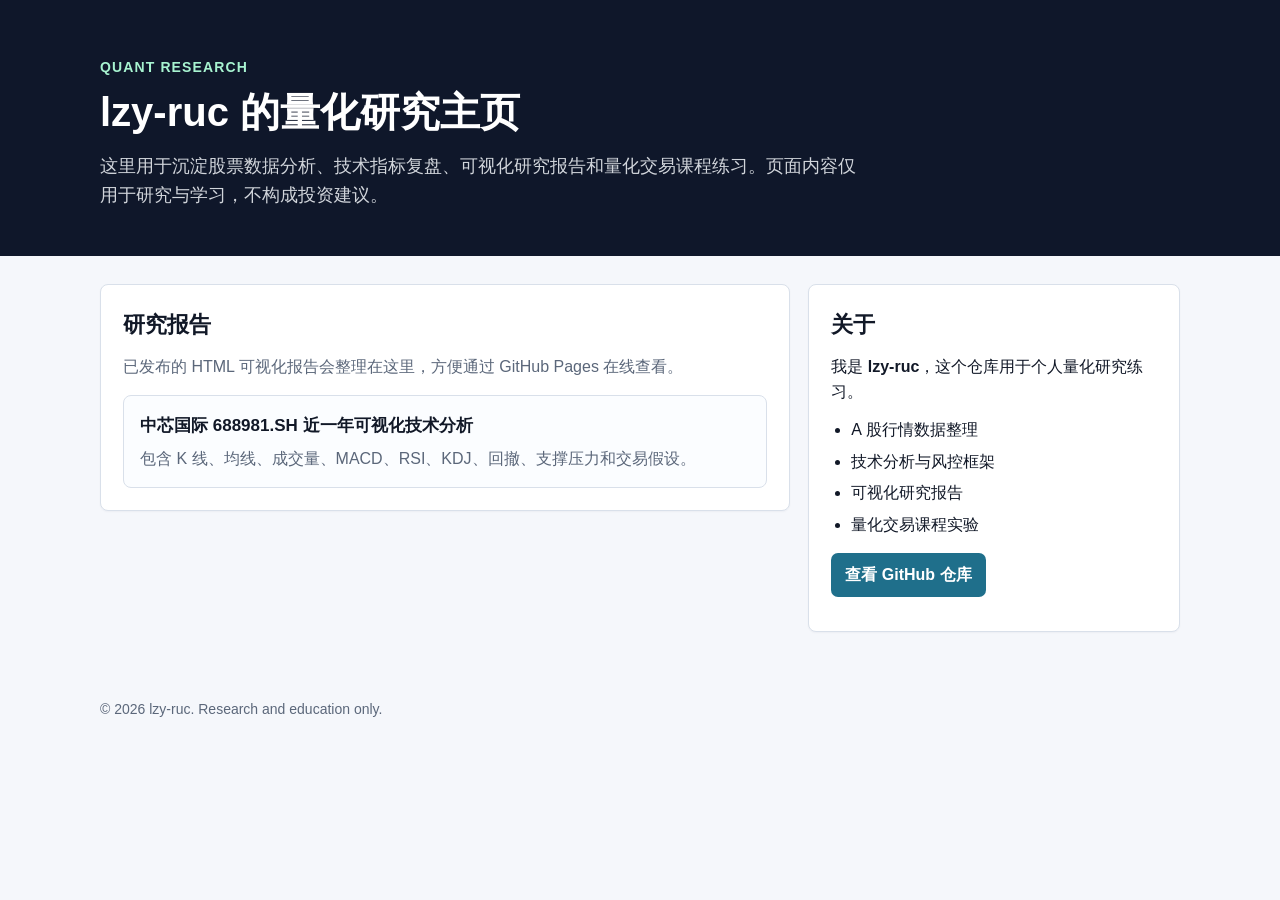
==== index.html @ cba0bacd "Add GitHub Pages homepage" ====
<!doctype html>
<html lang="zh-CN">
<head>
  <meta charset="utf-8">
  <meta name="viewport" content="width=device-width, initial-scale=1">
  <title>lzy-ruc Quant Research</title>
  <style>
    :root {
      --bg: #f5f7fb;
      --text: #111827;
      --muted: #5b677a;
      --panel: #ffffff;
      --line: #d9e0ea;
      --accent: #1f6f8b;
      --accent-dark: #155676;
    }
    * { box-sizing: border-box; }
    body {
      margin: 0;
      color: var(--text);
      background: var(--bg);
      font-family: -apple-system, BlinkMacSystemFont, "Segoe UI", "PingFang SC", "Microsoft YaHei", sans-serif;
      line-height: 1.6;
    }
    header {
      background: #0f172a;
      color: #fff;
      padding: 56px 24px 46px;
    }
    .wrap {
      width: min(1080px, calc(100% - 40px));
      margin: 0 auto;
    }
    .eyebrow {
      margin: 0 0 12px;
      color: #a7f3d0;
      font-size: 14px;
      font-weight: 700;
      letter-spacing: .08em;
      text-transform: uppercase;
    }
    h1 {
      margin: 0;
      font-size: 40px;
      line-height: 1.14;
      letter-spacing: 0;
    }
    .intro {
      margin: 16px 0 0;
      max-width: 760px;
      color: #d1d5db;
      font-size: 18px;
    }
    main { padding: 28px 0 44px; }
    .grid {
      display: grid;
      grid-template-columns: minmax(0, 1.3fr) minmax(280px, .7fr);
      gap: 18px;
      align-items: start;
    }
    section {
      background: var(--panel);
      border: 1px solid var(--line);
      border-radius: 8px;
      padding: 22px;
      box-shadow: 0 1px 2px rgba(15, 23, 42, .04);
    }
    h2 {
      margin: 0 0 12px;
      font-size: 22px;
      letter-spacing: 0;
    }
    p { margin: 0 0 12px; }
    .muted { color: var(--muted); }
    .report {
      display: block;
      margin-top: 16px;
      padding: 16px;
      border: 1px solid var(--line);
      border-radius: 8px;
      color: inherit;
      text-decoration: none;
      background: #fbfdff;
    }
    .report strong {
      display: block;
      margin-bottom: 6px;
      font-size: 17px;
    }
    .report span { color: var(--muted); }
    .report:hover {
      border-color: var(--accent);
      box-shadow: 0 8px 22px rgba(31, 111, 139, .12);
    }
    .button {
      display: inline-flex;
      align-items: center;
      justify-content: center;
      min-height: 42px;
      padding: 9px 14px;
      border-radius: 7px;
      background: var(--accent);
      color: #fff;
      text-decoration: none;
      font-weight: 700;
    }
    .button:hover { background: var(--accent-dark); }
    ul {
      margin: 10px 0 0;
      padding-left: 20px;
    }
    li { margin: 6px 0; }
    footer {
      padding: 22px 0 34px;
      color: var(--muted);
      font-size: 14px;
    }
    @media (max-width: 820px) {
      header { padding: 38px 0 32px; }
      .wrap { width: min(100% - 28px, 1080px); }
      h1 { font-size: 31px; }
      .intro { font-size: 16px; }
      .grid { grid-template-columns: 1fr; }
    }
  </style>
</head>
<body>
  <header>
    <div class="wrap">
      <p class="eyebrow">Quant Research</p>
      <h1>lzy-ruc 的量化研究主页</h1>
      <p class="intro">这里用于沉淀股票数据分析、技术指标复盘、可视化研究报告和量化交易课程练习。页面内容仅用于研究与学习，不构成投资建议。</p>
    </div>
  </header>

  <main class="wrap">
    <div class="grid">
      <section>
        <h2>研究报告</h2>
        <p class="muted">已发布的 HTML 可视化报告会整理在这里，方便通过 GitHub Pages 在线查看。</p>
        <a class="report" href="reports/smic/中芯国际_688981_SH_近一年可视化技术分析.html">
          <strong>中芯国际 688981.SH 近一年可视化技术分析</strong>
          <span>包含 K 线、均线、成交量、MACD、RSI、KDJ、回撤、支撑压力和交易假设。</span>
        </a>
      </section>

      <section>
        <h2>关于</h2>
        <p>我是 <strong>lzy-ruc</strong>，这个仓库用于个人量化研究练习。</p>
        <ul>
          <li>A 股行情数据整理</li>
          <li>技术分析与风控框架</li>
          <li>可视化研究报告</li>
          <li>量化交易课程实验</li>
        </ul>
        <p style="margin-top: 16px;">
          <a class="button" href="https://github.com/lzy-ruc/quant-research">查看 GitHub 仓库</a>
        </p>
      </section>
    </div>
  </main>

  <footer class="wrap">
    <span>© 2026 lzy-ruc. Research and education only.</span>
  </footer>
</body>
</html>
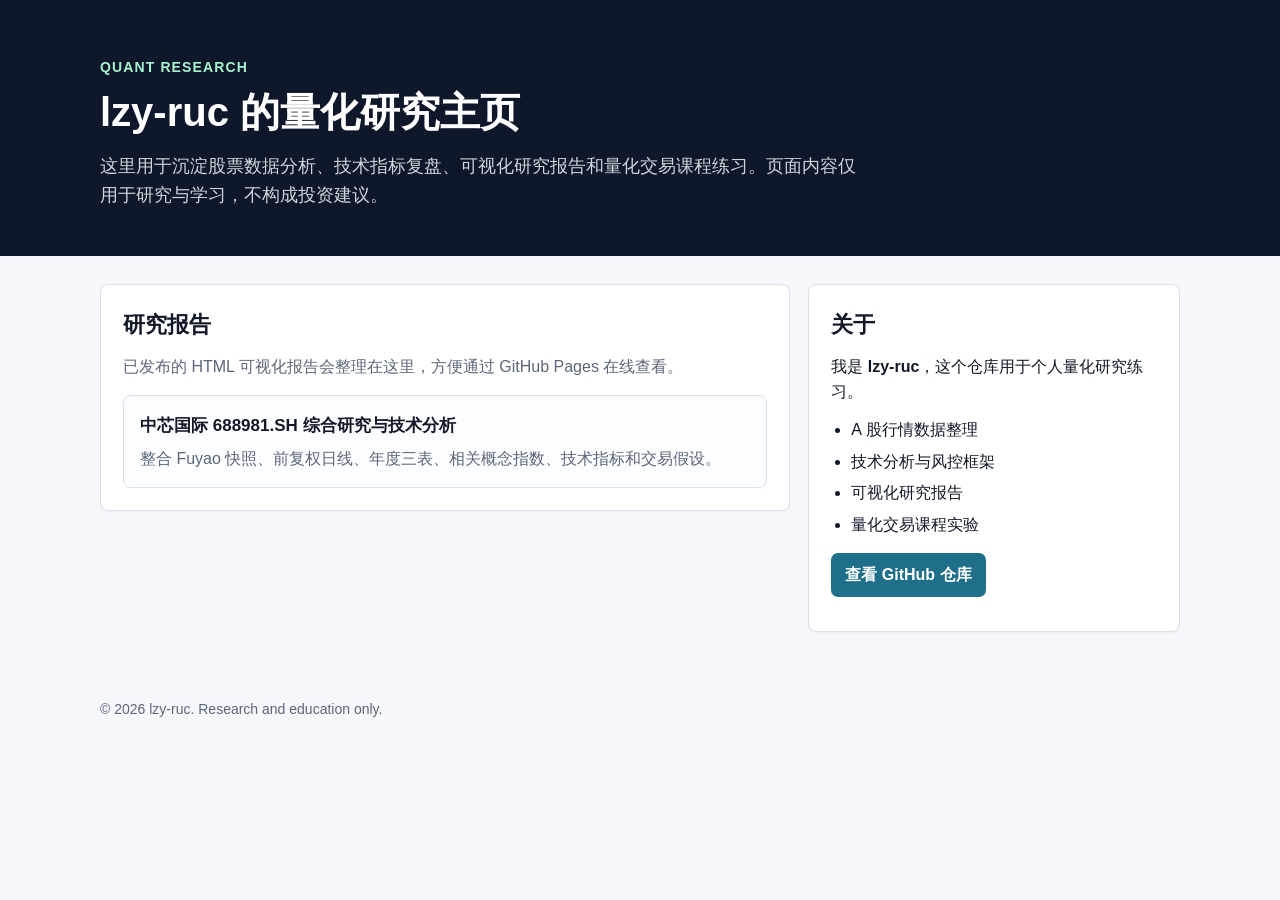
==== commit 786f52a8: "Update SMIC research report" ====
--- a/index.html
+++ b/index.html
@@ -139,8 +139,8 @@
         <h2>研究报告</h2>
         <p class="muted">已发布的 HTML 可视化报告会整理在这里，方便通过 GitHub Pages 在线查看。</p>
         <a class="report" href="reports/smic/中芯国际_688981_SH_近一年可视化技术分析.html">
-          <strong>中芯国际 688981.SH 近一年可视化技术分析</strong>
-          <span>包含 K 线、均线、成交量、MACD、RSI、KDJ、回撤、支撑压力和交易假设。</span>
+          <strong>中芯国际 688981.SH 综合研究与技术分析</strong>
+          <span>整合 Fuyao 快照、前复权日线、年度三表、相关概念指数、技术指标和交易假设。</span>
         </a>
       </section>
 
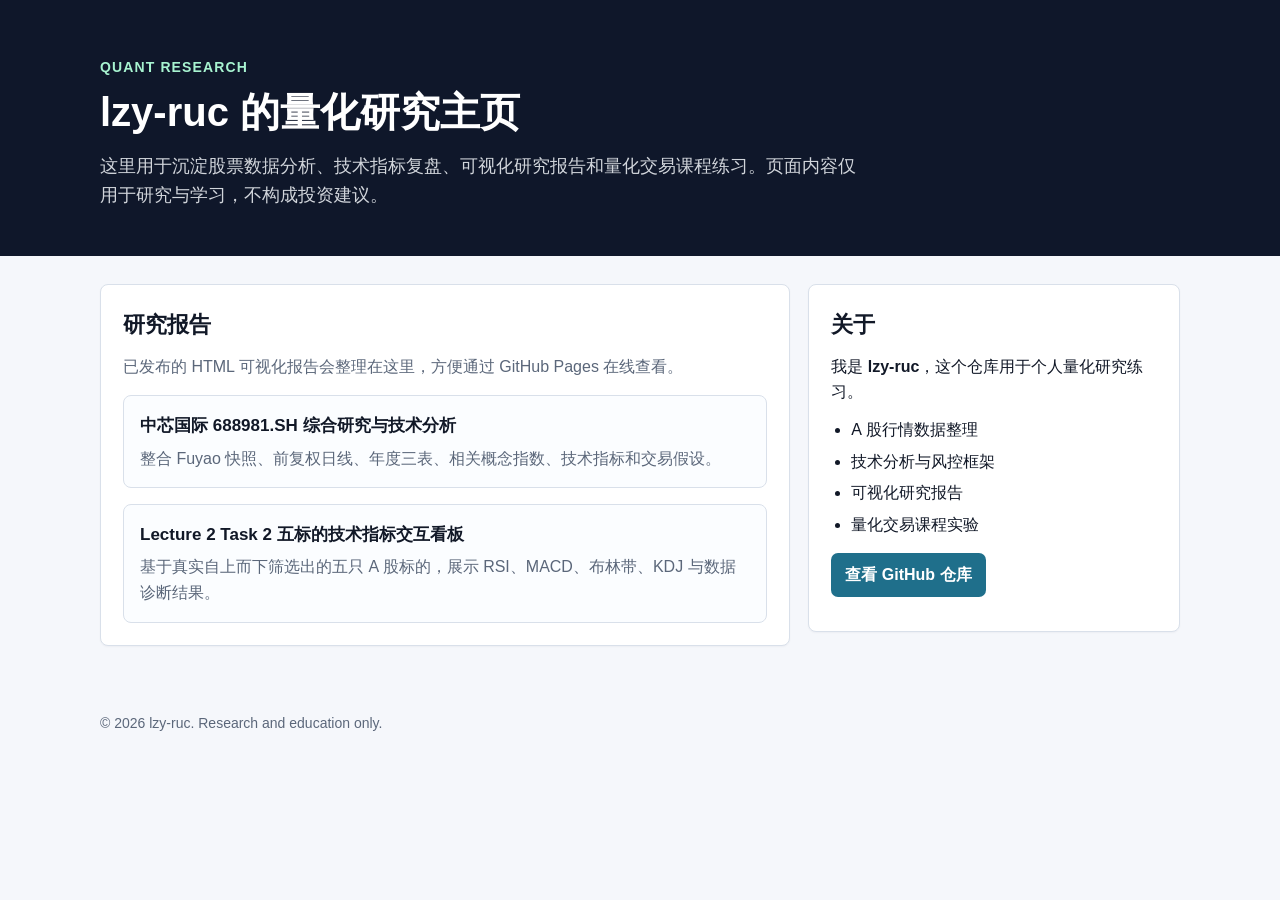
==== commit 731eef72: "Add Lecture 2 Task 2 indicator dashboard" ====
--- a/index.html
+++ b/index.html
@@ -142,6 +142,10 @@
           <strong>中芯国际 688981.SH 综合研究与技术分析</strong>
           <span>整合 Fuyao 快照、前复权日线、年度三表、相关概念指数、技术指标和交易假设。</span>
         </a>
+        <a class="report" href="courses/lecture-2/task-2/indicator_dashboard.html">
+          <strong>Lecture 2 Task 2 五标的技术指标交互看板</strong>
+          <span>基于真实自上而下筛选出的五只 A 股标的，展示 RSI、MACD、布林带、KDJ 与数据诊断结果。</span>
+        </a>
       </section>
 
       <section>
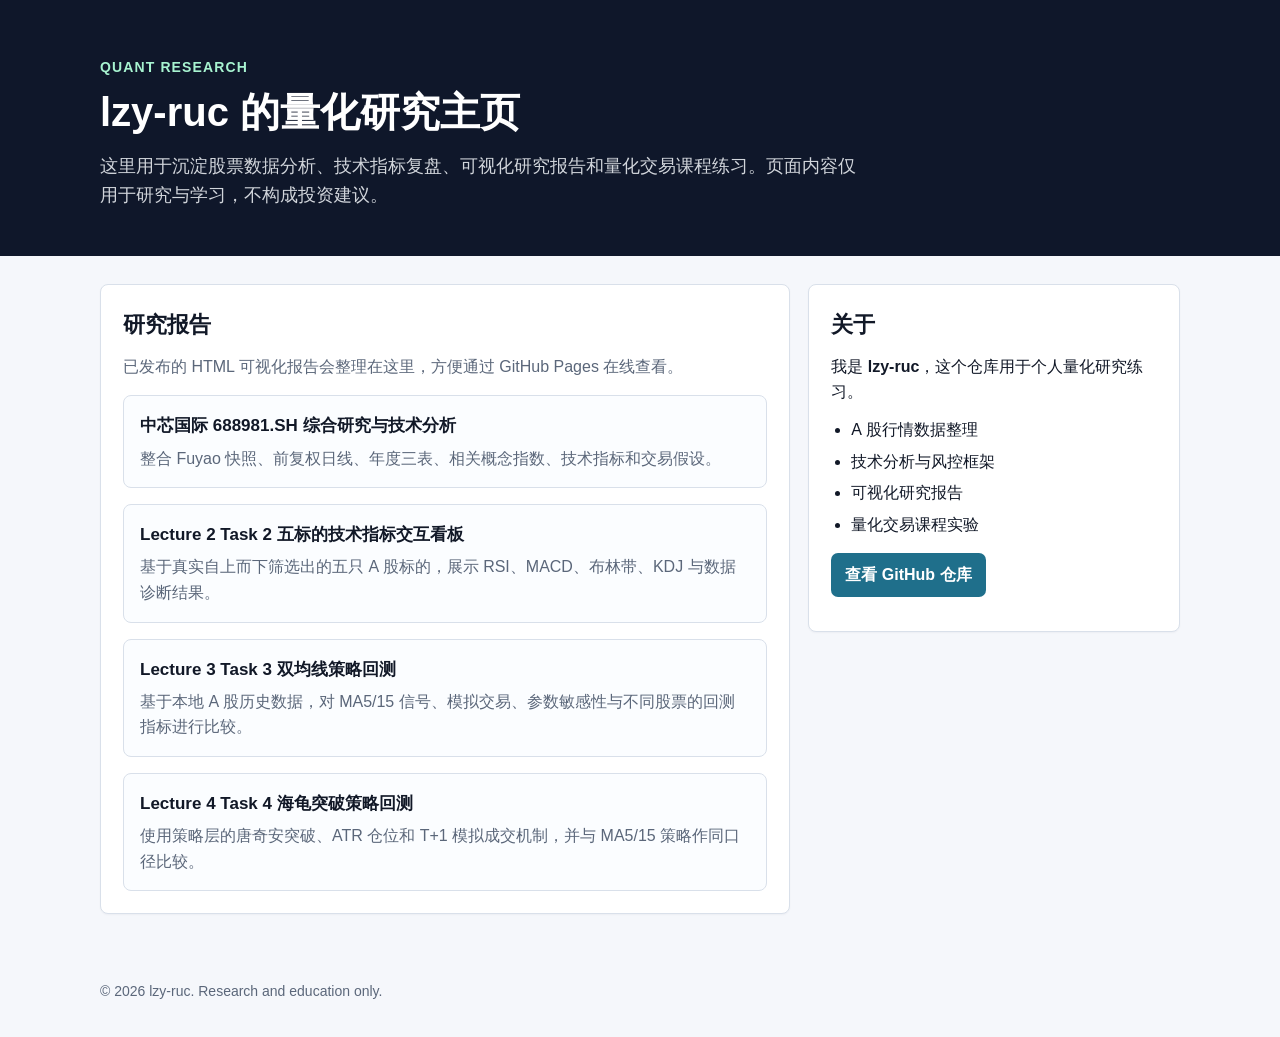
==== commit 1c185c6b: "Add Task 3 and Task 4 quant backtest reports" ====
--- a/index.html
+++ b/index.html
@@ -146,6 +146,14 @@
           <strong>Lecture 2 Task 2 五标的技术指标交互看板</strong>
           <span>基于真实自上而下筛选出的五只 A 股标的，展示 RSI、MACD、布林带、KDJ 与数据诊断结果。</span>
         </a>
+        <a class="report" href="courses/lecture-3/task-3/Task3_双均线策略回测报告.html">
+          <strong>Lecture 3 Task 3 双均线策略回测</strong>
+          <span>基于本地 A 股历史数据，对 MA5/15 信号、模拟交易、参数敏感性与不同股票的回测指标进行比较。</span>
+        </a>
+        <a class="report" href="courses/lecture-4/task-4/Task4_海龟策略回测与双均线比较.html">
+          <strong>Lecture 4 Task 4 海龟突破策略回测</strong>
+          <span>使用策略层的唐奇安突破、ATR 仓位和 T+1 模拟成交机制，并与 MA5/15 策略作同口径比较。</span>
+        </a>
       </section>
 
       <section>
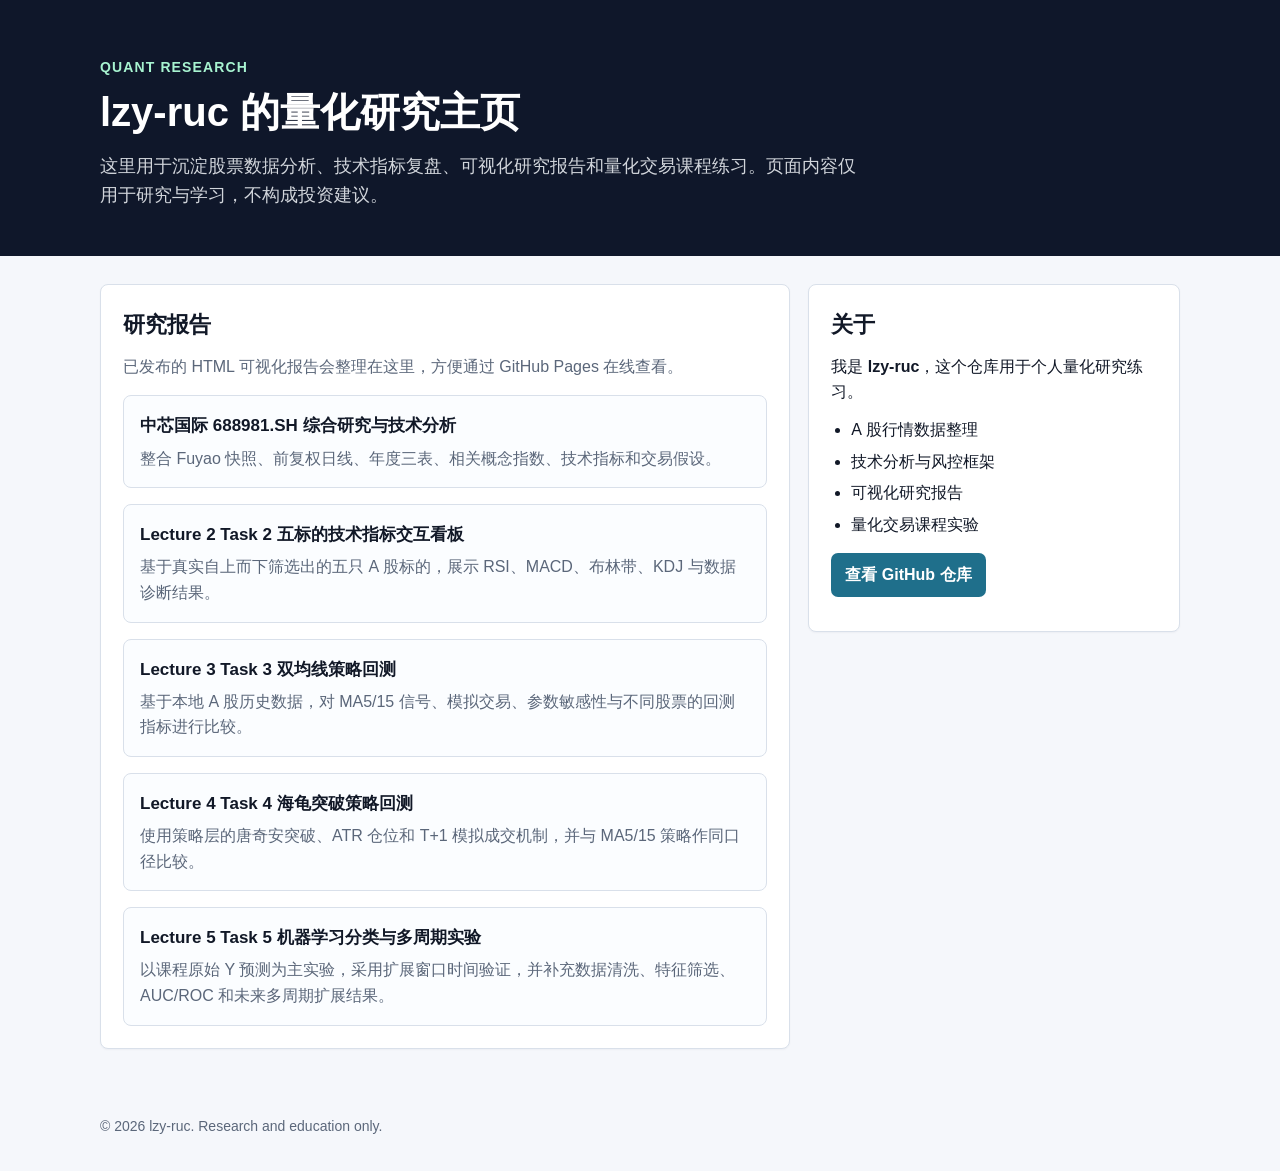
==== commit edc622e6: "Publish Lecture 5 machine learning report" ====
--- a/index.html
+++ b/index.html
@@ -154,6 +154,10 @@
           <strong>Lecture 4 Task 4 海龟突破策略回测</strong>
           <span>使用策略层的唐奇安突破、ATR 仓位和 T+1 模拟成交机制，并与 MA5/15 策略作同口径比较。</span>
         </a>
+        <a class="report" href="courses/lecture-5/task-5/柳智炀TASK5.html">
+          <strong>Lecture 5 Task 5 机器学习分类与多周期实验</strong>
+          <span>以课程原始 Y 预测为主实验，采用扩展窗口时间验证，并补充数据清洗、特征筛选、AUC/ROC 和未来多周期扩展结果。</span>
+        </a>
       </section>
 
       <section>
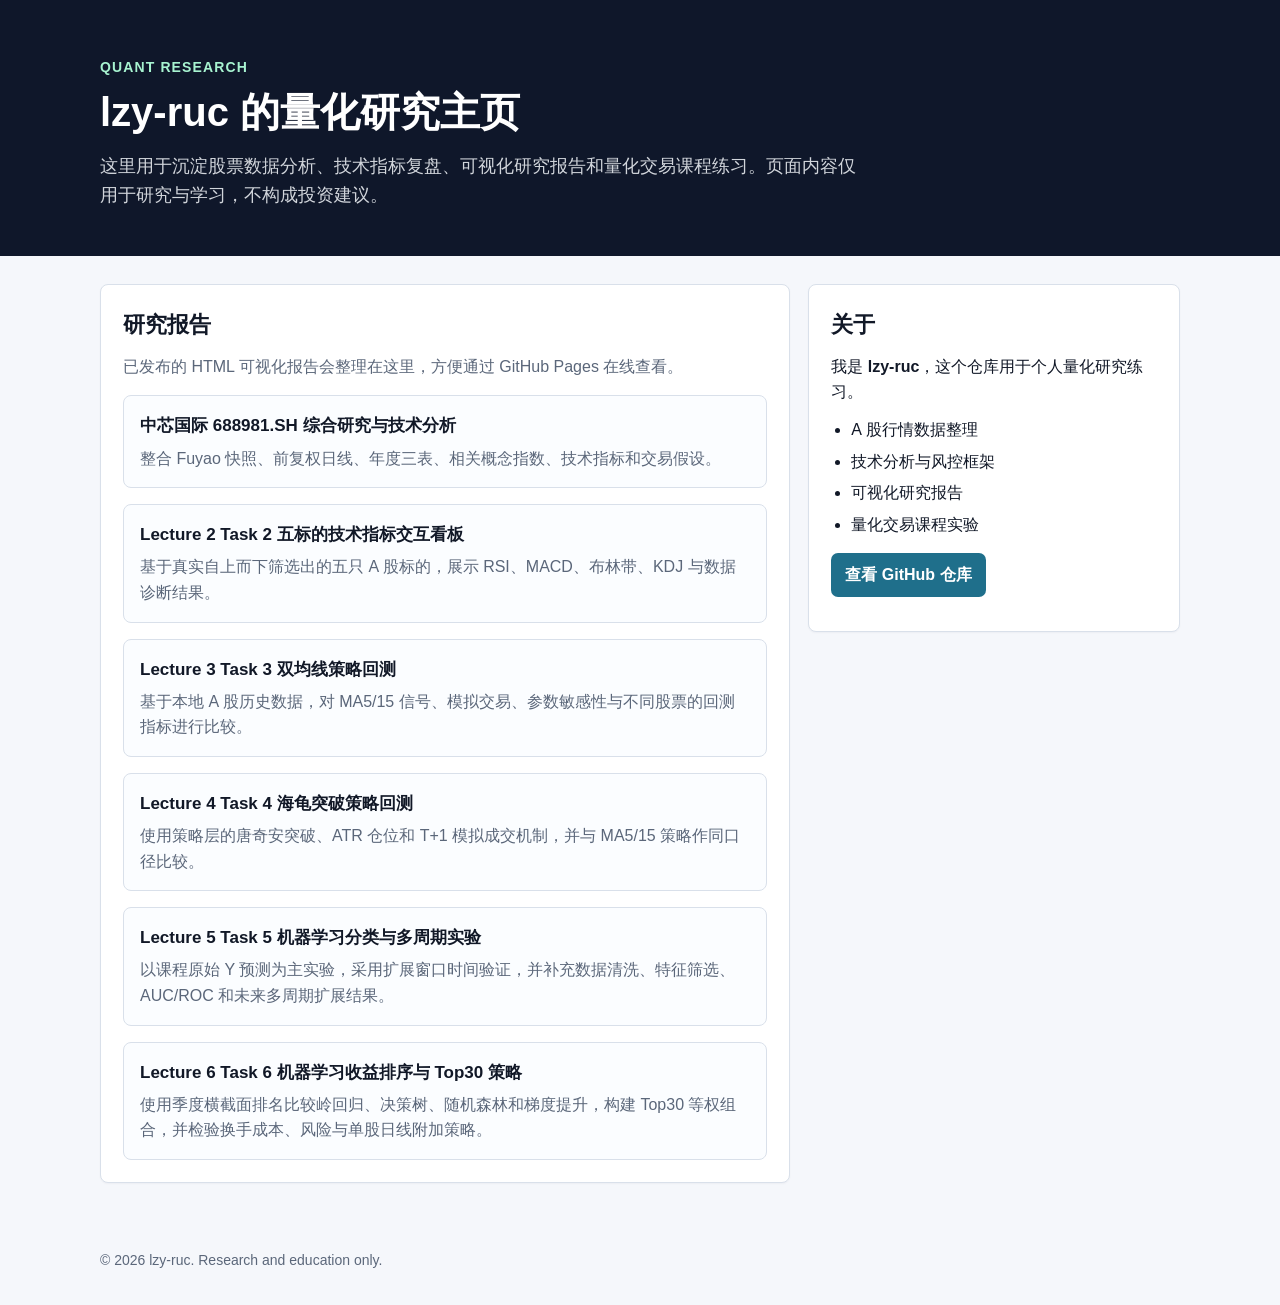
==== commit 478aad71: "Publish Lecture 6 machine learning strategy report" ====
--- a/index.html
+++ b/index.html
@@ -158,6 +158,10 @@
           <strong>Lecture 5 Task 5 机器学习分类与多周期实验</strong>
           <span>以课程原始 Y 预测为主实验，采用扩展窗口时间验证，并补充数据清洗、特征筛选、AUC/ROC 和未来多周期扩展结果。</span>
         </a>
+        <a class="report" href="courses/lecture-6/task-6/柳智炀TASK6.html">
+          <strong>Lecture 6 Task 6 机器学习收益排序与 Top30 策略</strong>
+          <span>使用季度横截面排名比较岭回归、决策树、随机森林和梯度提升，构建 Top30 等权组合，并检验换手成本、风险与单股日线附加策略。</span>
+        </a>
       </section>
 
       <section>
